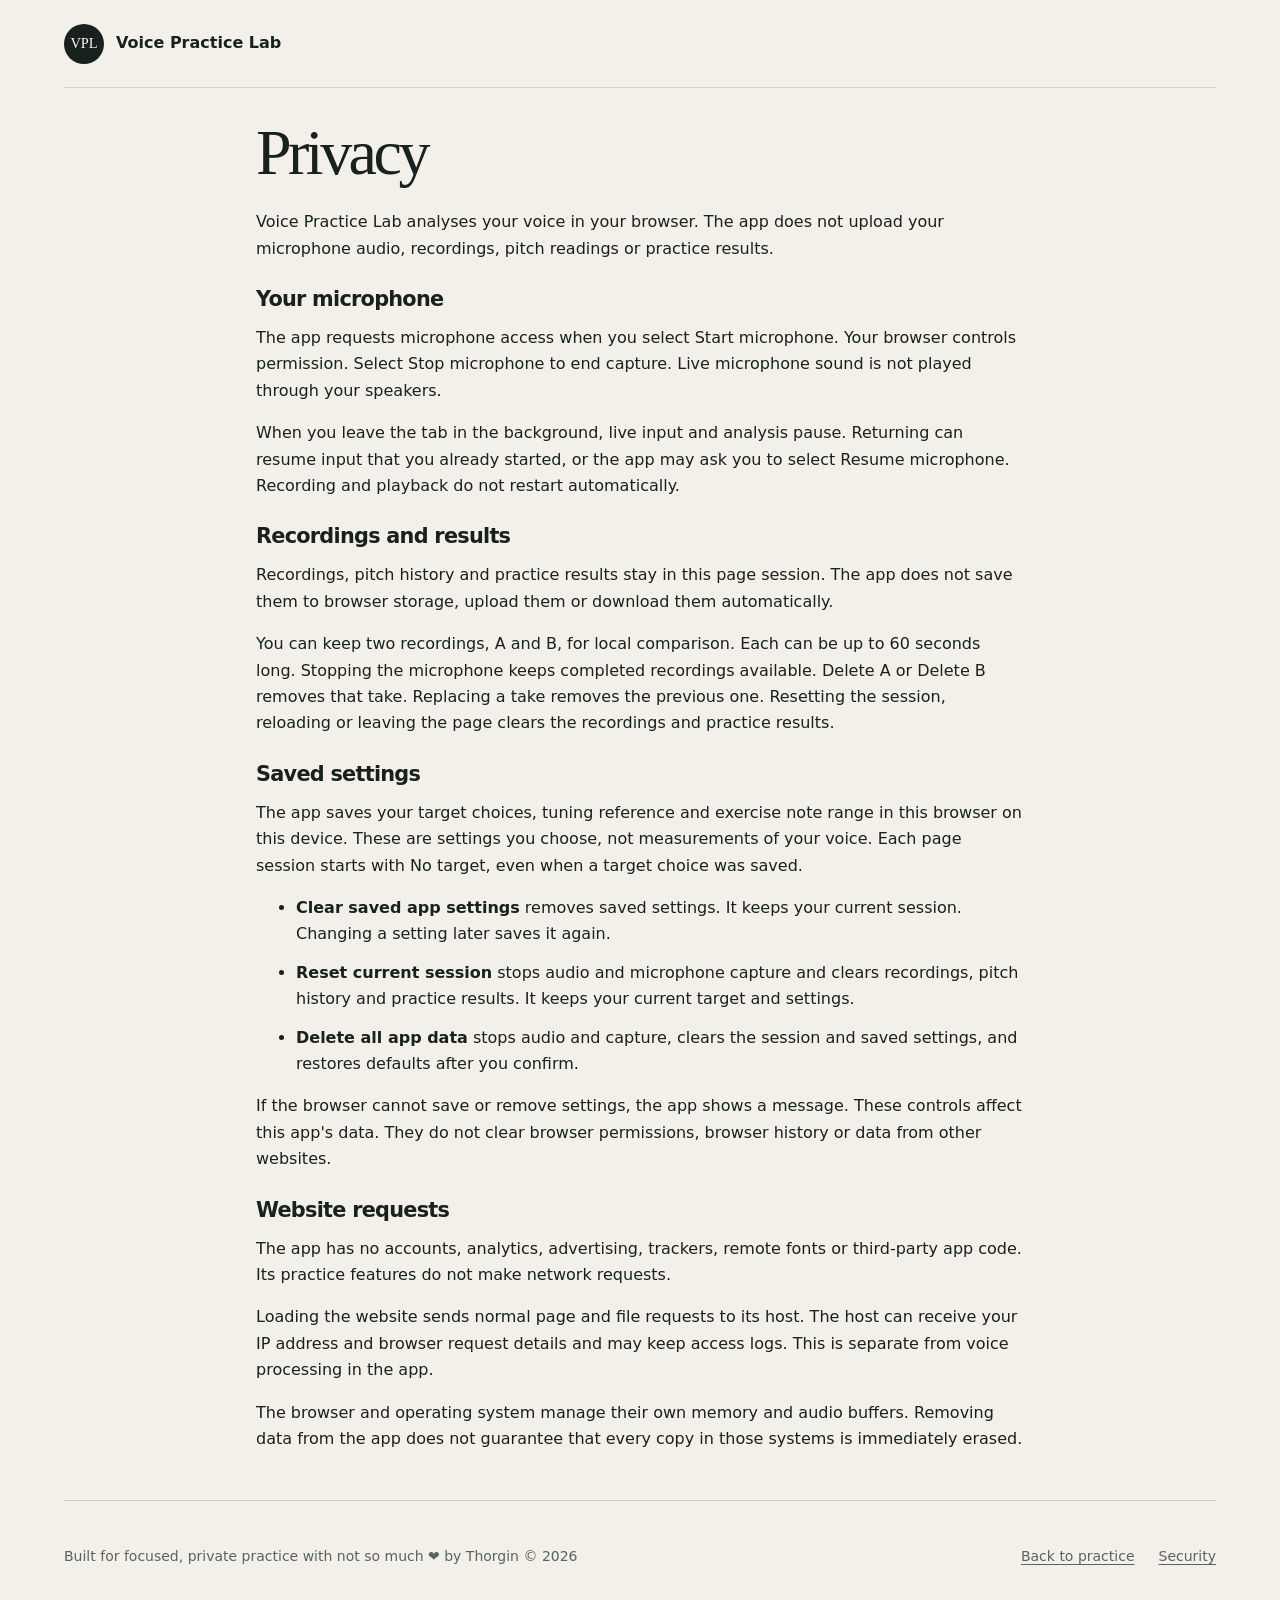
==== privacy.html @ adc6a570 "VPL initial commit" ====
<!doctype html>
<html lang="en">
<head>
  <meta charset="utf-8">
  <meta name="viewport" content="width=device-width, initial-scale=1">
  <meta http-equiv="Content-Security-Policy" content="default-src 'self'; script-src 'self'; style-src 'self'; img-src 'self' data:; media-src 'self' blob:; connect-src 'none'; object-src 'none'; base-uri 'none'; form-action 'none'; frame-ancestors 'none'">
  <title>Privacy | Voice Practice Lab</title>
  <link rel="stylesheet" href="./css/tokens.css">
  <link rel="stylesheet" href="./css/base.css">
  <link rel="stylesheet" href="./css/layout.css">
</head>
<body>
  <a class="skip-link" href="#main-content">Skip to main content</a>
  <header class="site-header">
    <a class="wordmark" href="./" aria-label="Voice Practice Lab home"><span class="wordmark__mark" aria-hidden="true">VPL</span><span>Voice Practice Lab</span></a>
  </header>
  <main class="policy-page" id="main-content" aria-labelledby="policy-title">
<h1 id="policy-title">Privacy</h1>
<p>Voice Practice Lab analyses your voice in your browser. The app does not upload your microphone audio, recordings, pitch readings or practice results.</p>
<h2>Your microphone</h2>
<p>The app requests microphone access when you select Start microphone. Your browser controls permission. Select Stop microphone to end capture. Live microphone sound is not played through your speakers.</p>
<p>When you leave the tab in the background, live input and analysis pause. Returning can resume input that you already started, or the app may ask you to select Resume microphone. Recording and playback do not restart automatically.</p>
<h2>Recordings and results</h2>
<p>Recordings, pitch history and practice results stay in this page session. The app does not save them to browser storage, upload them or download them automatically.</p>
<p>You can keep two recordings, A and B, for local comparison. Each can be up to 60 seconds long. Stopping the microphone keeps completed recordings available. Delete A or Delete B removes that take. Replacing a take removes the previous one. Resetting the session, reloading or leaving the page clears the recordings and practice results.</p>
<h2>Saved settings</h2>
<p>The app saves your target choices, tuning reference and exercise note range in this browser on this device. These are settings you choose, not measurements of your voice. Each page session starts with No target, even when a target choice was saved.</p>
<ul>
<li><strong>Clear saved app settings</strong> removes saved settings. It keeps your current session. Changing a setting later saves it again.</li>
<li><strong>Reset current session</strong> stops audio and microphone capture and clears recordings, pitch history and practice results. It keeps your current target and settings.</li>
<li><strong>Delete all app data</strong> stops audio and capture, clears the session and saved settings, and restores defaults after you confirm.</li>
</ul>
<p>If the browser cannot save or remove settings, the app shows a message. These controls affect this app's data. They do not clear browser permissions, browser history or data from other websites.</p>
<h2>Website requests</h2>
<p>The app has no accounts, analytics, advertising, trackers, remote fonts or third-party app code. Its practice features do not make network requests.</p>
<p>Loading the website sends normal page and file requests to its host. The host can receive your IP address and browser request details and may keep access logs. This is separate from voice processing in the app.</p>
<p>The browser and operating system manage their own memory and audio buffers. Removing data from the app does not guarantee that every copy in those systems is immediately erased.</p>
  </main>
  <footer class="site-footer">
    <p>Built for focused, private practice with not so much ❤️ by Thorgin © 2026</p>
    <nav aria-label="Site navigation"><a href="./">Back to practice</a><a href="./security.html">Security</a></nav>
  </footer>
</body>
</html>
---- css/tokens.css ----
:root {
  color-scheme: light;
  --color-canvas: #f2f0e9;
  --color-surface: #fbfaf6;
  --color-ink: #18211d;
  --color-muted: #59645f;
  --color-line: #ccd1ca;
  --color-control-border: #78847c;
  --color-accent: #b4492f;
  --color-accent-strong: #87321f;
  --color-low: #315f85;
  --color-positive: #176b4d;
  --color-partial: #805410;
  --font-sans: Inter, ui-sans-serif, system-ui, -apple-system, BlinkMacSystemFont,
    "Segoe UI", sans-serif;
  --font-serif: Georgia, "Times New Roman", serif;
  --space-1: 0.25rem;
  --space-2: 0.5rem;
  --space-3: 0.75rem;
  --space-4: 1rem;
  --space-5: 1.5rem;
  --space-6: 2rem;
  --space-7: 3rem;
  --space-8: 4.5rem;
  --radius-small: 0.5rem;
  --radius-large: 1.25rem;
  --content-width: 72rem;
  --shadow-soft: 0 1.5rem 4rem rgb(24 33 29 / 8%);
}

@media (prefers-color-scheme: dark) {
  :root {
    color-scheme: dark;
    --color-canvas: #121815;
    --color-surface: #1b2420;
    --color-ink: #edf1ec;
    --color-muted: #acb8b1;
    --color-line: #3b4942;
    --color-control-border: #7b8a81;
    --color-accent: #ec856b;
    --color-accent-strong: #ffad98;
    --color-low: #83b8e1;
    --color-positive: #72d4ad;
    --color-partial: #edc477;
    --shadow-soft: 0 1.5rem 4rem rgb(0 0 0 / 22%);
  }
}
---- css/base.css ----
*,
*::before,
*::after {
  box-sizing: border-box;
}

html {
  scroll-behavior: smooth;
}

body {
  min-height: 100vh;
  margin: 0;
  background: var(--color-canvas);
  color: var(--color-ink);
  font-family: var(--font-sans);
  font-size: 1rem;
  line-height: 1.65;
  text-rendering: optimizeLegibility;
  overflow-wrap: anywhere;
}

h1,
h2,
h3,
p {
  margin-block-start: 0;
}

h1,
h2 {
  font-family: var(--font-serif);
  font-weight: 400;
  line-height: 1.02;
  text-wrap: balance;
}

h1 {
  max-width: 11ch;
  margin-block-end: var(--space-5);
  font-size: clamp(3rem, 10vw, 7.5rem);
  letter-spacing: -0.055em;
}

h2 {
  margin-block-end: var(--space-4);
  font-size: clamp(2rem, 6vw, 4rem);
  letter-spacing: -0.035em;
}

h3 {
  margin-block-end: var(--space-2);
  font-size: 1.1rem;
  line-height: 1.3;
}

p {
  margin-block-end: var(--space-4);
}

a {
  color: currentColor;
  text-underline-offset: 0.2em;
}

a:hover {
  color: var(--color-accent-strong);
}

button {
  max-width: 100%;
  min-height: 2.75rem;
  padding: 0.7rem 1rem;
  border: 1px solid var(--color-ink);
  border-radius: var(--radius-small);
  background: var(--color-ink);
  color: var(--color-surface);
  font: inherit;
  font-weight: 750;
  cursor: pointer;
}

button:hover:not(:disabled) {
  background: var(--color-accent-strong);
  border-color: var(--color-accent-strong);
}

button:disabled {
  cursor: not-allowed;
  opacity: 0.55;
}

input,
select {
  min-width: 0;
  width: 100%;
  min-height: 2.75rem;
  padding: 0.65rem 0.75rem;
  border: 1px solid var(--color-control-border);
  border-radius: var(--radius-small);
  background: var(--color-surface);
  color: var(--color-ink);
  font: inherit;
}

/* Compact labels must not shrink editable text and trigger mobile focus zoom. */
input,
select {
  font-size: 1rem;
}

input:disabled,
select:disabled {
  cursor: not-allowed;
  opacity: 0.58;
}

input:invalid {
  border-color: var(--color-accent-strong);
}

.button-secondary {
  background: transparent;
  color: var(--color-ink);
}

.button-secondary:hover:not(:disabled) {
  color: var(--color-surface);
}

:focus-visible {
  outline: 0.2rem solid var(--color-accent);
  outline-offset: 0.25rem;
}

.skip-link {
  position: fixed;
  z-index: 10;
  inset: var(--space-3) auto auto var(--space-3);
  padding: var(--space-3) var(--space-4);
  border-radius: var(--radius-small);
  background: var(--color-ink);
  color: var(--color-surface);
  transform: translateY(calc(-100% - var(--space-6)));
  transition: transform 160ms ease;
}

.skip-link:focus {
  color: var(--color-surface);
  transform: translateY(0);
}

.visually-hidden {
  position: absolute;
  width: 1px;
  height: 1px;
  overflow: hidden;
  clip: rect(0 0 0 0);
  clip-path: inset(50%);
  white-space: nowrap;
}

@media (prefers-reduced-motion: reduce) {
  html {
    scroll-behavior: auto;
  }

  *,
  *::before,
  *::after {
    scroll-behavior: auto !important;
    transition-duration: 0.01ms !important;
    animation-duration: 0.01ms !important;
    animation-iteration-count: 1 !important;
  }
}
---- css/layout.css ----
.site-header,
main,
.site-footer {
  width: min(100% - 2rem, var(--content-width));
  margin-inline: auto;
}

.site-header {
  display: flex;
  align-items: center;
  justify-content: space-between;
  gap: var(--space-4);
  min-height: 5.5rem;
  border-bottom: 1px solid var(--color-line);
}

.policy-page {
  max-width: 48rem;
  padding-block: var(--space-6);
}

.policy-page h1 {
  max-width: none;
  font-size: clamp(2.5rem, 8vw, 4rem);
}

.policy-page h2 {
  margin-block: var(--space-5) var(--space-3);
  font-family: var(--font-sans);
  font-size: 1.3rem;
  font-weight: 700;
  line-height: 1.3;
}

.policy-page li + li {
  margin-block-start: var(--space-3);
}

.wordmark {
  display: inline-flex;
  align-items: center;
  gap: var(--space-3);
  min-height: 2.75rem;
  font-weight: 700;
  text-decoration: none;
}

.wordmark__mark {
  display: grid;
  width: 2.5rem;
  flex-shrink: 0;
  aspect-ratio: 1;
  place-items: center;
  border-radius: 50%;
  background: var(--color-ink);
  color: var(--color-surface);
  font-family: var(--font-serif);
  font-size: 0.9rem;
  font-weight: 400;
}

.hero {
  display: grid;
  grid-template-columns: minmax(0, 1fr);
  padding-block: var(--space-6) 0;
  align-content: start;
}

.eyebrow {
  margin-block-end: var(--space-4);
  color: var(--color-accent-strong);
  font-size: 0.75rem;
  font-weight: 750;
  letter-spacing: 0.16em;
  text-transform: uppercase;
}

.hero__intro {
  max-width: 39rem;
  margin-block-end: var(--space-5);
  color: var(--color-muted);
  font-size: clamp(1.1rem, 3vw, 1.35rem);
}

.hero h1 {
  max-width: none;
  margin-block-end: var(--space-4);
  font-size: clamp(3rem, 8vw, 6rem);
}

.tuner-card {
  width: 100%;
  padding: var(--space-5);
  border: 1px solid var(--color-line);
  border-radius: var(--radius-large);
  background: var(--color-surface);
  box-shadow: var(--shadow-soft);
}

.tuner-card__header {
  display: flex;
  align-items: end;
  justify-content: space-between;
  gap: var(--space-5);
  margin-block-end: var(--space-5);
}

.tuner-card__header .eyebrow,
.tuner-card__header h2,
.tuner-card__state {
  margin: 0;
}

.tuner-card__header h2 {
  font-family: var(--font-sans);
  font-size: 1.15rem;
  font-weight: 750;
  letter-spacing: 0;
}

.tuner-card__state {
  min-block-size: calc(2lh + 1px);
  max-width: 30rem;
  color: var(--color-muted);
  font-size: 0.875rem;
  font-weight: 650;
  text-align: end;
}

.tuner-card__reading {
  display: grid;
  grid-template-columns: minmax(9rem, 0.7fr) minmax(16rem, 1.3fr);
  gap: var(--space-6);
  align-items: end;
  padding-block: var(--space-4) var(--space-6);
  border-top: 1px solid var(--color-line);
}

.tuner-card__label {
  display: block;
  color: var(--color-muted);
  font-size: 0.75rem;
  font-weight: 750;
  letter-spacing: 0.12em;
  text-transform: uppercase;
}

.tuner-card__note {
  display: block;
  min-height: 1em;
  font-family: var(--font-serif);
  font-size: clamp(4.5rem, 13vw, 8.5rem);
  line-height: 0.95;
  letter-spacing: -0.06em;
}

.tuner-card__direction p {
  margin: 0;
}

.tuner-card__direction > p:first-child {
  min-block-size: calc(2lh + 1px);
  margin-block-end: var(--space-2);
  font-size: clamp(1.25rem, 3vw, 1.8rem);
  font-weight: 750;
  line-height: 1.25;
}

.tuner-card__direction > p:last-child {
  min-block-size: calc(2lh + 1px);
  color: var(--color-muted);
  font-size: 0.9rem;
}

.tuner-card[data-tuning="too-low"] .tuner-card__direction > p:first-child,
.tuner-card[data-tuning="slightly-low"] .tuner-card__direction > p:first-child,
.tuner-card[data-tuning="too-low"] .tuner-meter,
.tuner-card[data-tuning="slightly-low"] .tuner-meter {
  color: var(--color-low);
}

.tuner-card[data-tuning="on-note"] .tuner-card__direction > p:first-child,
.tuner-card[data-tuning="on-note"] .tuner-meter {
  color: var(--color-positive);
}

.tuner-card[data-tuning="too-high"] .tuner-card__direction > p:first-child,
.tuner-card[data-tuning="slightly-high"] .tuner-card__direction > p:first-child,
.tuner-card[data-tuning="too-high"] .tuner-meter,
.tuner-card[data-tuning="slightly-high"] .tuner-meter {
  color: var(--color-accent-strong);
}

.tuner-meter {
  color: var(--color-muted);
}

.tuner-meter__track {
  position: relative;
  height: 1rem;
  border: 1px solid var(--color-line);
  border-radius: 999px;
  background:
    linear-gradient(
      to right,
      color-mix(in srgb, var(--color-low) 14%, transparent),
      color-mix(in srgb, var(--color-positive) 18%, transparent) 45% 55%,
      color-mix(in srgb, var(--color-accent) 14%, transparent)
    ),
    var(--color-canvas);
}

.tuner-meter__center {
  position: absolute;
  inset: -0.35rem auto -0.35rem 50%;
  width: 2px;
  background: var(--color-positive);
  transform: translateX(-50%);
}

.tuner-meter__marker {
  --meter-position: 50%;
  position: absolute;
  inset: -0.55rem auto -0.55rem var(--meter-position);
  width: 0.25rem;
  border-radius: 999px;
  background: currentColor;
  box-shadow: 0 0 0 0.2rem var(--color-surface);
  transform: translateX(-50%);
  transition: left 120ms ease-out;
}

.tuner-card[data-out-of-range="low"] .tuner-meter__marker,
.tuner-card[data-out-of-range="high"] .tuner-meter__marker {
  box-shadow:
    0 0 0 0.2rem var(--color-surface),
    0 0 0 0.35rem currentColor;
}

.tuner-meter__labels {
  display: grid;
  grid-template-columns: repeat(3, 1fr);
  gap: var(--space-2);
  margin-block-start: var(--space-3);
  color: var(--color-muted);
  font-size: 0.75rem;
  font-weight: 700;
}

.tuner-meter__labels span:nth-child(2) {
  text-align: center;
}

.tuner-meter__labels span:last-child {
  text-align: end;
}

.tuner-meter__labels small {
  display: block;
  font-size: 0.7rem;
  font-weight: 500;
}

.tuner-stats {
  display: grid;
  grid-template-columns: repeat(6, minmax(0, 1fr));
  gap: 1px;
  overflow: hidden;
  margin: var(--space-6) 0 0;
  border: 1px solid var(--color-line);
  border-radius: var(--radius-small);
  background: var(--color-line);
}

.tuner-stats > div {
  min-width: 0;
  padding: var(--space-3);
  background: var(--color-surface);
}

.tuner-stats dt {
  color: var(--color-muted);
  font-size: 0.7rem;
  font-weight: 700;
  letter-spacing: 0.05em;
  text-transform: uppercase;
}

.tuner-stats dd {
  min-block-size: calc(2lh + 1px);
  margin: var(--space-1) 0 0;
  font-size: 0.95rem;
  font-weight: 750;
  overflow-wrap: anywhere;
}

.tuner-target {
  display: flex;
  align-items: baseline;
  gap: var(--space-3);
  margin-block-start: var(--space-4);
  padding: var(--space-3) var(--space-4);
  border-radius: var(--radius-small);
  background: color-mix(in srgb, var(--color-accent) 10%, transparent);
  font-size: 0.875rem;
}

.tuner-target[hidden] {
  display: none;
}

.tuner-target > span:first-child {
  color: var(--color-muted);
}

.microphone-card {
  display: grid;
  grid-template-columns: 0.75rem minmax(0, 1fr);
  gap: var(--space-5);
  width: min(100%, 42rem);
  padding: var(--space-5);
  border: 1px solid var(--color-line);
  border-radius: var(--radius-large);
  background: var(--color-surface);
  box-shadow: var(--shadow-soft);
}

.tuner-card .microphone-card {
  width: 100%;
  margin-block-end: var(--space-5);
  padding: var(--space-4);
  border-radius: var(--radius-small);
  background: color-mix(in srgb, var(--color-canvas) 68%, transparent);
  box-shadow: none;
}

.tuner-card .microphone-card .microphone-card__content {
  display: grid;
  grid-template-columns: minmax(0, 1fr) auto;
  column-gap: var(--space-5);
}

.tuner-card .microphone-card .eyebrow,
.tuner-card .microphone-card h2,
.tuner-card .microphone-card [data-microphone-status] {
  grid-column: 1;
}

.tuner-card .microphone-card .microphone-card__actions {
  grid-column: 2;
  grid-row: 1 / 4;
  align-self: center;
  margin: 0;
}

.tuner-card .microphone-card .microphone-card__privacy {
  grid-column: 1 / -1;
}

.microphone-card__indicator {
  width: 0.75rem;
  height: 0.75rem;
  margin-block-start: 0.4rem;
  border-radius: 50%;
  background: var(--color-muted);
}

.microphone-card[data-status="active"] .microphone-card__indicator {
  background: var(--color-positive);
  box-shadow: 0 0 0 0.3rem color-mix(in srgb, var(--color-positive) 18%, transparent);
}

.microphone-card[data-status="requesting"] .microphone-card__indicator,
.microphone-card[data-status="stopping"] .microphone-card__indicator {
  background: var(--color-accent);
}

.microphone-card[data-status="error"] .microphone-card__indicator,
.microphone-card[data-status="unsupported"] .microphone-card__indicator {
  background: var(--color-accent-strong);
}

.microphone-card__content > .eyebrow {
  margin-block-end: var(--space-2);
}

.microphone-card h2 {
  margin-block-end: var(--space-2);
  font-family: var(--font-sans);
  font-size: 1.15rem;
  font-weight: 750;
  letter-spacing: 0;
}

.microphone-card [data-microphone-status] {
  margin-block-end: var(--space-4);
  font-weight: 650;
}

.microphone-card__actions {
  display: flex;
  flex-wrap: wrap;
  gap: var(--space-3);
  margin-block-end: var(--space-4);
}

.microphone-card__privacy {
  max-width: 52ch;
  margin: 0;
  color: var(--color-muted);
  font-size: 0.875rem;
}

.pitch-history-card,
.waveform-card,
.spectrum-card,
.target-card,
.target-wave-card {
  width: 100%;
  margin-block-start: var(--space-5);
  padding: var(--space-5);
  border: 1px solid var(--color-line);
  border-radius: var(--radius-large);
  background: var(--color-surface);
  box-shadow: var(--shadow-soft);
}

.target-card__header,
.target-wave-card__header {
  display: flex;
  align-items: end;
  justify-content: space-between;
  gap: var(--space-5);
  margin-block-end: var(--space-4);
}

.target-card__header .eyebrow,
.target-card__header h2,
.target-wave-card__header .eyebrow,
.target-wave-card__header h2,
.target-wave-card__header > p {
  margin: 0;
}

.target-card__header h2,
.target-wave-card__header h2 {
  font-family: var(--font-sans);
  font-size: 1.15rem;
  font-weight: 750;
  letter-spacing: 0;
}

.target-wave-card__header > p {
  max-width: 35rem;
  color: var(--color-muted);
  font-size: 0.875rem;
}

.help-button {
  flex: 0 0 auto;
  width: 2.75rem;
  padding: 0;
  border-radius: 50%;
  font-size: 1.1rem;
}

.target-controls {
  display: grid;
  grid-template-columns: repeat(3, minmax(0, 1fr));
  gap: var(--space-4);
}

.target-controls label {
  min-width: 0;
  color: var(--color-muted);
  font-size: 0.8rem;
  font-weight: 700;
}

.target-controls label > span:first-child {
  display: block;
  margin-block-end: var(--space-1);
}

.input-with-unit {
  display: grid;
  grid-template-columns: minmax(0, 1fr) auto;
  align-items: center;
  gap: var(--space-2);
}

.target-card__summary {
  margin: var(--space-4) 0 0;
  padding: var(--space-3) var(--space-4);
  border-radius: var(--radius-small);
  background: color-mix(in srgb, var(--color-accent) 10%, transparent);
  font-size: 0.875rem;
  font-weight: 650;
}

.target-card__error {
  min-height: 1.5em;
  margin: var(--space-2) 0 0;
  color: var(--color-accent-strong);
  font-size: 0.8rem;
  font-weight: 700;
}

.frequency-help {
  margin-block-start: var(--space-3);
  padding: var(--space-4);
  border: 1px solid var(--color-line);
  border-radius: var(--radius-small);
  background: color-mix(in srgb, var(--color-canvas) 68%, transparent);
}

.card-title-row {
  display: flex;
  align-items: center;
  justify-content: space-between;
  flex-wrap: wrap;
  gap: var(--space-3);
}

.card-title-row h2 { margin: 0; }
.match-card > .card-title-row { margin-block-end: var(--space-4); }

.panel-heading {
  display: flex;
  align-items: center;
  justify-content: space-between;
  gap: var(--space-4);
  margin-block-end: var(--space-4);
}
.panel-heading { flex-wrap: wrap; }
.panel-heading__title { min-width: 0; flex: 1 1 8rem; }
.panel-heading__actions { display: flex; flex: 0 0 auto; gap: var(--space-1); }
.panel-help-toggle { border-color: transparent; }
.panel-help {
  margin: 0 0 var(--space-4);
  padding: var(--space-4);
  border: 1px solid var(--color-line);
  border-radius: var(--radius-small);
  background: var(--color-canvas);
  font-size: 0.875rem;
  overflow-wrap: anywhere;
}
.panel-help[hidden] { display: none; }
.panel-help > :first-child { margin-block-start: 0; }
.panel-help > :last-child { margin-block-end: 0; }
.panel-help h3 { margin-block: var(--space-4) var(--space-2); }
.panel-help p { max-width: 80ch; }
.panel-body > :first-child { margin-block-start: 0; }
.tuner-card__header { display: contents; }
.tuner-card__reading { padding-block-start: 0; border-block-start: 0; }
.tuner-card .microphone-card { width: 100%; margin-block-start: var(--space-4); }
.pitch-history-card__actions { margin-block-start: var(--space-4); }
[data-match-availability]:empty,
[data-settings-status]:empty { display: none; }
.panel-heading .eyebrow, .panel-heading h2 { margin: 0; }
.panel-heading h2 {
  font-family: var(--font-sans);
  font-size: 1.2rem;
  font-weight: 750;
  letter-spacing: 0;
}
.panel-toggle {
  display: grid;
  place-items: center;
  flex: 0 0 2.75rem;
  width: 2.75rem;
  padding: 0;
  border-color: transparent;
}
.panel-chevron {
  width: 0.6rem;
  height: 0.6rem;
  border-block-end: 2px solid currentColor;
  border-inline-end: 2px solid currentColor;
  transform: translateY(0.15rem) rotate(225deg);
}
.panel-toggle[aria-expanded="false"] .panel-chevron { transform: translateY(-0.15rem) rotate(45deg); }
[data-collapsed="true"] > .panel-heading { margin-block-end: 0; }
.panel-body { display: flow-root; }
.panel-body[hidden] { display: none; }
.panel-reference {
  display: flex;
  justify-content: center;
  margin-block-start: var(--space-4);
}

.tone-shortcut {
  flex-shrink: 0;
  width: min(100%, 28rem);
  padding: 0.65rem 1.5rem;
  font-size: 0.95rem;
  min-height: 2.75rem;
  touch-action: none;
  user-select: none;
  -webkit-user-select: none;
}

.tone-shortcut[data-tone-active="true"] {
  color: var(--color-positive);
  border-color: currentColor;
  background: color-mix(in srgb, var(--color-positive) 12%, var(--color-surface));
}

.match-card .practice-target {
  font-size: clamp(1.2rem, 2.5vw, 1.55rem);
  font-weight: 750;
  color: var(--color-ink);
  padding: var(--space-3) var(--space-4);
  border-inline-start: 3px solid var(--color-accent);
  background: color-mix(in srgb, var(--color-accent) 7%, var(--color-surface));
  border-radius: var(--radius-small);
}

.tone-controls {
  display: flex;
  flex-direction: column;
  align-items: stretch;
  margin-block-start: var(--space-3);
  padding-block-start: var(--space-4);
  border-block-start: 1px solid var(--color-line);
}

[data-tone-hold] {
  align-self: center;
  order: 1;
  margin-block-start: var(--space-3);
  max-width: 100%;
  touch-action: none;
  user-select: none;
  -webkit-user-select: none;
  -webkit-touch-callout: none;
}

.tone-controls[data-state="playing"] [data-tone-hold] {
  background: var(--color-positive);
  border-color: var(--color-positive);
  box-shadow: 0 0 0 0.2rem color-mix(in srgb, var(--color-positive) 20%, transparent);
}

.tone-controls p {
  margin: var(--space-2) 0 0;
  color: var(--color-muted);
  font-size: 0.875rem;
}

.match-card,
.recording-card,
.settings-card {
  width: 100%;
  margin-block: var(--space-5) 0;
  padding: var(--space-5);
  border: 1px solid var(--color-line);
  border-radius: var(--radius-large);
  background: var(--color-surface);
}

.match-card h2,
.recording-card h2,
.settings-card h2 {
  font-family: var(--font-sans);
  font-size: 1.3rem;
  font-weight: 750;
  letter-spacing: 0;
}

.match-card p,
.recording-card p,
.settings-card p {
  font-size: 0.875rem;
}

.settings-actions {
  display: flex;
  flex-wrap: wrap;
  gap: var(--space-4);
}

.scale-sequence { display: flex; flex-wrap: wrap; gap: var(--space-2); padding: 0; margin-block: var(--space-4); list-style: none; }
.scale-sequence li { padding: var(--space-2) var(--space-3); border: 1px solid var(--color-line); border-radius: var(--radius-small); font-size: 0.875rem; }
.scale-sequence .is-current { border-color: var(--color-accent-strong); font-weight: 750; }
.scale-sequence .is-matched { color: var(--color-positive); }
.scale-sequence .is-skipped { color: var(--color-muted); }
.practice-result, .session-result {
  --result-tone: var(--color-muted);
  border: 1px solid var(--color-line); border-radius: var(--radius-small);
  margin-block: var(--space-4); padding: var(--space-4); min-width: 0;
}
[data-outcome="complete"] { --result-tone: var(--color-positive); }
[data-outcome="active"] { --result-tone: var(--color-low); }
[data-outcome="partial"] { --result-tone: var(--color-partial); }
[data-outcome="neutral"] { --result-tone: var(--color-muted); }
.practice-result { border-inline-start: 3px solid var(--result-tone); }
.practice-result__header { display: flex; justify-content: space-between; align-items: flex-start; gap: var(--space-3); }
.practice-result__header h3 { margin: 0; font-size: 1rem; }
.practice-result__target { margin: var(--space-1) 0 0; color: var(--color-muted); font-size: 0.875rem; }
.result-outcome { color: var(--result-tone); font-size: 0.8rem; font-weight: 750; border: 1px solid currentColor; border-radius: 2rem; padding: var(--space-1) var(--space-3); white-space: nowrap; }
.practice-result__body { display: grid; grid-template-columns: minmax(0, 1fr) minmax(0, 2fr); gap: var(--space-5); align-items: center; margin-block: var(--space-4); }
.practice-result__total > span { display: block; font-size: 0.875rem; color: var(--color-muted); }
.practice-result__total > strong { display: block; font-size: clamp(1.8rem, 4vw, 2.75rem); line-height: 1.4; font-variant-numeric: tabular-nums; white-space: nowrap; }
.practice-result__total p { margin: var(--space-2) 0 0; font-size: 0.8rem; line-height: 1.5; min-block-size: 4lh; color: var(--color-muted); }
.score-parts { margin: 0; display: grid; grid-template-columns: repeat(2, minmax(0, 1fr)); gap: var(--space-3) var(--space-5); }
.score-parts > div { min-width: 0; }
.score-parts dt { font-size: 0.875rem; font-weight: 700; }
.score-parts small { display: block; font-weight: 400; color: var(--color-muted); font-size: 0.75rem; min-block-size: 1lh; }
.score-parts dd { margin: 0; min-block-size: 2.5rem; font-size: 0.875rem; font-weight: 700; font-variant-numeric: tabular-nums; }
.score-parts meter { display: block; width: 100%; height: 0.5rem; margin-block-start: var(--space-1); appearance: none; border: 0; border-radius: 1rem; background: var(--color-line); }
.score-parts meter::-webkit-meter-bar { background: var(--color-line); border: 0; border-radius: 1rem; }
.score-parts meter::-webkit-meter-optimum-value { background: var(--result-tone); border-radius: 1rem; }
.score-parts meter::-moz-meter-bar { background: var(--result-tone); border-radius: 1rem; }
.score-parts meter[hidden] { visibility: hidden; display: block; }
.practice-result__hold { margin: 0; padding-block: var(--space-3); font-size: 0.875rem; min-block-size: calc(2lh + 1.5rem); font-variant-numeric: tabular-nums; }
.result-measurements { border-block-start: 1px solid var(--color-line); }
.result-measurements > summary, .note-result > summary { cursor: pointer; min-height: 44px; padding-block: var(--space-3); font-size: 0.875rem; font-weight: 700; }
.result-measurements > summary > span { color: var(--color-muted); font-weight: 400; margin-inline-start: var(--space-2); font-size: 0.75rem; }
.result-measurements .match-metrics { grid-template-columns: repeat(auto-fit, minmax(min(100%, 10rem), 1fr)); font-size: 0.875rem; }
.result-measurements dt small { display: block; font-weight: 400; }
.result-caption { color: var(--color-muted); font-size: 0.8rem; }
.session-result h3 { font-size: 1rem; }
.session-result__overview { display: flex; flex-wrap: wrap; justify-content: space-between; gap: var(--space-2) var(--space-4); font-size: 0.875rem; font-variant-numeric: tabular-nums; }
.session-result__overview p:first-child { font-weight: 750; }
.session-result__overview p { margin-block-end: var(--space-3); }
.interval-result-grid { display: grid; grid-template-columns: repeat(2, minmax(0, 1fr)); gap: var(--space-3); }
.note-result { border: 1px solid var(--color-line); border-inline-start: 3px solid var(--result-tone); border-radius: var(--radius-small); padding-inline: var(--space-3); min-width: 0; }
.note-result summary { color: var(--result-tone); }
.note-result summary small { display: block; color: var(--color-muted); font-weight: 400; }
.note-result summary > span { display: inline; }
.interval-result-grid summary > span { display: inline-block; vertical-align: middle; max-width: calc(100% - 1.25rem); }
.note-result .note-result__score { float: right; margin-inline-start: var(--space-2); white-space: nowrap; font-variant-numeric: tabular-nums; }
.note-result p { font-size: 0.8rem; margin-block: var(--space-2) var(--space-3); }
.note-result-list { list-style: none; margin: var(--space-3) 0; padding: 0; display: grid; gap: var(--space-2); }
@media (max-width: 40rem) {
  .practice-result__header { display: grid; grid-template-columns: minmax(0, 1fr); }
  .result-outcome { justify-self: start; }
  .practice-result__body { grid-template-columns: minmax(0, 1fr); gap: var(--space-3); }
  .practice-result__total p { min-block-size: 3lh; }
  .score-parts small { min-block-size: 2lh; }
  .interval-result-grid { grid-template-columns: minmax(0, 1fr); }
  .result-measurements > summary > span { display: block; margin-inline-start: 0; }
}

.match-actions { display: flex; flex-wrap: wrap; gap: var(--space-3); margin-block: var(--space-4); }
.practice-mode { display: grid; gap: var(--space-2); max-width: 24rem; margin-block: var(--space-4); font-weight: 700; }
.practice-mode select { width: 100%; min-width: 0; }
.match-metrics { display: grid; grid-template-columns: repeat(auto-fit, minmax(min(100%, 12rem), 1fr)); gap: var(--space-3); }
.match-metrics dt { color: var(--color-muted); font-size: 0.875rem; }
.match-metrics dd { margin: 0; font-weight: 700; font-variant-numeric: tabular-nums; }
.match-card progress { width: 100%; accent-color: var(--color-positive); margin-block-end: var(--space-4); }
.match-explanation summary { cursor: pointer; padding-block: var(--space-3); min-block-size: 44px; font-weight: 650; }
.match-explanation p { margin-block-start: var(--space-3); }
.practice-help-list { padding-inline-start: var(--space-5); }
.practice-help-list li + li { margin-block-start: var(--space-2); }
[data-match-status] { font-weight: 650; min-block-size: calc(2lh + 1px); }
[data-match-availability] { min-block-size: calc(2lh + 1px); }
@media (max-width: 30rem) {
  [data-match-status] { min-block-size: calc(4lh + 1px); }
}
[data-match-result][hidden] { display: none; }

.range-controls {
  margin-block: var(--space-5);
  padding-block-end: var(--space-4);
  border-bottom: 1px solid var(--color-line);
}

.range-fields {
  display: grid;
  grid-template-columns: repeat(auto-fit, minmax(min(100%, 12rem), 1fr));
  gap: var(--space-3);
}

.range-fields label {
  display: grid;
  gap: var(--space-2);
  min-width: 0;
  font-size: 0.875rem;
  font-weight: 700;
}

.range-fields select {
  width: 100%;
  min-width: 0;
}

[data-range-summary] { font-weight: 650; }
[data-range-error] { color: var(--color-accent-strong); }

.recording-workspace { display: grid; gap: var(--space-5); align-items: start; }
.recording-comparison, .recording-capture { min-width: 0; }
.recording-capture > :first-child { margin-block-start: 0; }
.recording-capture > :last-child { margin-block-end: 0; }
.recording-workspace button { font-size: 0.875rem; padding-inline: var(--space-3); }
.recording-alignment { display: flex; flex-wrap: wrap; align-items: center; gap: var(--space-3); }
.recording-alignment label { display: grid; gap: var(--space-1); flex: 0 1 8rem; min-width: 0; max-width: 100%; font-size: 0.8rem; font-weight: 700; }
.recording-alignment input { width: 100%; min-width: 0; }
.recording-alignment p { margin: 0; font-size: 0.8rem; }
.recording-takes { display: grid; grid-template-columns: repeat(2, minmax(0, 1fr)); gap: var(--space-3); margin-block: var(--space-3) 0; }
.recording-takes section { border: 1px solid var(--color-line); border-radius: 8px; padding: var(--space-3); min-width: 0; }
.recording-takes h3 { margin: 0; }
.recording-takes button { margin-block-end: var(--space-2); }
.recording-takes label, .recording-timeline { display: block; margin-block: var(--space-3); }
.recording-takes input, .recording-timeline input { display: block; width: 100%; }
.recording-graph { display: block; width: 100%; height: clamp(240px, 35vh, 320px); background: var(--color-canvas); border: 1px solid var(--color-line); border-radius: 8px; }
@media (min-width: 60rem) {
  .recording-workspace { grid-template-columns: minmax(0, 1.5fr) minmax(0, 1fr); }
}
@media (max-width: 520px) { .recording-takes { grid-template-columns: 1fr; } }

.recording-options,
.recording-actions {
  display: flex;
  flex-wrap: wrap;
  align-items: center;
  gap: var(--space-3);
  margin-block: var(--space-4);
}
.recording-transport { gap: var(--space-2); margin-block: var(--space-3) 0; }
.recording-options p { margin-block-end: 0; }

.recording-options label {
  display: grid;
  gap: var(--space-1);
  color: var(--color-muted);
  font-size: 0.875rem;
  font-weight: 700;
}

.recording-options p {
  margin-inline-start: auto;
}

[data-record-time] {
  display: block;
  color: var(--color-ink);
  font-size: 1.5rem;
  font-weight: 750;
  font-variant-numeric: tabular-nums;
}

[data-record-status] {
  font-weight: 650;
}

.recording-card[data-status="recording"] [data-record-status] {
  color: var(--color-accent-strong);
}

.recording-help {
  color: var(--color-muted);
}

.settings-actions p {
  margin: var(--space-2) 0 0;
  color: var(--color-muted);
}

.settings-confirm-actions {
  display: flex;
  flex-wrap: wrap;
  gap: var(--space-3);
}

.delete-confirmation {
  margin-block-start: var(--space-4);
  padding: var(--space-4);
  border: 1px solid var(--color-accent-strong);
  border-radius: var(--radius-small);
}

.delete-confirmation[hidden] {
  display: none;
}

[data-settings-status] {
  margin-block: var(--space-4);
  font-weight: 650;
}

.tone-controls [data-tone-status],
.tone-controls [data-tone-headphones] {
  color: var(--color-ink);
  font-weight: 650;
}

.tone-controls [data-tone-status] { min-block-size: calc(1lh + 1px); }
.tone-headphones-slot {
  box-sizing: content-box;
  min-block-size: calc(1lh + 1px);
  padding-block-start: var(--space-2);
  font-size: 0.875rem;
}
.tone-headphones-slot [data-tone-headphones] { margin: 0; }

@media (max-width: 48rem) {
  .tone-controls [data-tone-status] { min-block-size: calc(3lh + 1px); }
  .tone-headphones-slot { min-block-size: calc(2lh + 1px); }
}

.frequency-help h3 {
  margin-block-end: var(--space-2);
}

.frequency-help p {
  margin: 0;
  color: var(--color-muted);
  font-size: 0.875rem;
}

.frequency-help p + p {
  margin-block-start: var(--space-2);
}

.target-wave-card__canvas-frame {
  position: relative;
  overflow: hidden;
  border: 1px solid var(--color-line);
  border-radius: var(--radius-small);
  background: color-mix(in srgb, var(--color-canvas) 60%, transparent);
}

[data-target-wave] {
  display: block;
  width: 100%;
  height: clamp(8rem, 24vw, 11rem);
  color: var(--color-accent-strong);
}

.target-wave-card__empty {
  position: absolute;
  inset: 0;
  display: grid;
  margin: 0;
  padding: var(--space-4);
  place-items: center;
  background: color-mix(in srgb, var(--color-surface) 88%, transparent);
  color: var(--color-muted);
  text-align: center;
  pointer-events: none;
}

.target-wave-card__empty[hidden] {
  display: none;
}

.target-wave-card__scale {
  margin: var(--space-2) 0 0;
  color: var(--color-muted);
  font-size: 0.7rem;
  font-weight: 650;
  text-align: end;
}

.target-wave-card__legend {
  display: flex;
  flex-wrap: wrap;
  gap: var(--space-3) var(--space-6);
  margin-block-start: var(--space-3);
}
.target-wave-card__legend p { margin: 0; font-size: 0.8rem; }
.target-wave-card__legend p > span:last-child { display: block; color: var(--color-muted); margin-block-start: var(--space-1); }
.target-wave-card__key { display: inline-block; width: 1.7rem; margin-inline-end: var(--space-2); vertical-align: middle; }
.target-wave-card__key--target { border-block-start: 3px solid var(--color-accent-strong); }
.target-wave-card__key--detected { border-block-start: 2px dashed var(--color-positive); }
.target-wave-card__comparison-status { font-size: 0.85rem; margin: var(--space-3) 0 0; }
.target-wave-card__rules { color: var(--color-muted); font-size: 0.75rem; margin: var(--space-2) 0 0; }
.target-wave-card[data-pitch-feedback="high"] .target-wave-card__canvas-frame {
  background: color-mix(in srgb, var(--color-accent-strong) 12%, var(--color-canvas));
}
.target-wave-card[data-pitch-feedback="low"] .target-wave-card__canvas-frame {
  background: color-mix(in srgb, var(--color-low) 12%, var(--color-canvas));
}
.target-wave-card[data-pitch-feedback="near"] .target-wave-card__canvas-frame {
  background: color-mix(in srgb, var(--color-positive) 8%, var(--color-canvas));
}
.target-wave-card[data-pitch-feedback="steady"] .target-wave-card__canvas-frame {
  background: color-mix(in srgb, var(--color-positive) 20%, var(--color-canvas));
  border-color: var(--color-positive);
}
.target-wave-card[data-pitch-feedback="high"] .target-wave-card__comparison-status { color: var(--color-accent-strong); }
.target-wave-card[data-pitch-feedback="low"] .target-wave-card__comparison-status { color: var(--color-low); }
.target-wave-card:is([data-pitch-feedback="near"], [data-pitch-feedback="steady"]) .target-wave-card__comparison-status { color: var(--color-positive); font-weight: 700; }
.target-wave-card__explanation { color: var(--color-muted); font-size: 0.75rem; margin: var(--space-2) 0 0; }

.pitch-history-card__views,
.pitch-history-card__time-axis {
  display: grid;
  grid-template-columns: minmax(0, 1fr) clamp(4.5rem, 10vw, 6rem);
}

.pitch-history-card__views {
  overflow: hidden;
  border: 1px solid var(--color-line);
  border-radius: var(--radius-small);
  background: color-mix(in srgb, var(--color-canvas) 60%, transparent);
}

.pitch-history-card__views .pitch-history-card__canvas-frame {
  border: 0;
  border-radius: 0;
  background: transparent;
}

.pitch-history-card__history { min-width: 0; }

.live-pitch-scale {
  --live-color: var(--color-muted);
  min-width: 0;
}

.live-pitch-scale p { margin: 0; }
.live-pitch-scale__feedback {
  display: flex;
  flex-wrap: wrap;
  align-items: baseline;
  gap: var(--space-2) var(--space-4);
  margin-block-start: var(--space-3);
}
.live-pitch-scale__axis-label {
  margin-block-start: var(--space-2);
  color: var(--color-muted);
  font-size: 0.7rem;
  font-weight: 700;
  text-align: center;
}
.live-pitch-scale__target, .live-pitch-scale__rules, .live-pitch-scale__help {
  font-size: 0.75rem;
  color: var(--color-muted);
}
.live-pitch-scale__help { margin: var(--space-4) 0 0; }
.live-pitch-scale__ladder {
  position: relative;
  display: grid;
  grid-template-rows: repeat(7, 1fr);
  min-height: 0;
  border-inline-start: 1px solid var(--color-line);
  overflow: hidden;
}
[data-live-note] {
  position: relative;
  z-index: 1;
  display: flex;
  align-items: center;
  padding-inline: var(--space-1);
  font-size: 0.8rem;
  background: linear-gradient(transparent calc(50% - 0.5px), var(--color-line) 50%, transparent calc(50% + 0.5px));
}
[data-live-note]:nth-child(4) { font-weight: 800; }
.live-pitch-scale__zone {
  position: absolute;
  inset-inline: 0;
  pointer-events: none;
}
.live-pitch-scale__zone--sharp {
  top: 0;
  background: color-mix(in srgb, var(--color-accent-strong) 10%, transparent);
}
.live-pitch-scale__zone--flat {
  bottom: 0;
  background: color-mix(in srgb, var(--color-low) 10%, transparent);
}
.live-pitch-scale[data-feedback="high"] .live-pitch-scale__zone--sharp {
  background: color-mix(in srgb, var(--color-accent-strong) 23%, transparent);
}
.live-pitch-scale[data-feedback="low"] .live-pitch-scale__zone--flat {
  background: color-mix(in srgb, var(--color-low) 23%, transparent);
}
.live-pitch-scale:is([data-feedback="waiting"], [data-feedback="reference"], [data-feedback="steady"]) .live-pitch-scale__zone {
  visibility: hidden;
}
.live-pitch-scale__reference-line {
  position: absolute;
  inset-inline: 2.1rem 0;
  height: 1px;
  background: var(--color-muted);
  z-index: 2;
  pointer-events: none;
}
.live-pitch-scale__marker, .live-pitch-scale__target-marker {
  position: absolute;
  transform: translateY(-50%);
  z-index: 3;
}
.live-pitch-scale__marker { right: 5%; color: var(--live-color); font-size: 1.1rem; line-height: 1; }
.live-pitch-scale__target-marker {
  right: 27%;
  color: var(--color-ink);
  font-size: 1rem;
  line-height: 1;
}
.live-pitch-scale__reading { font-variant-numeric: tabular-nums; font-weight: 700; }
.live-pitch-scale__status { color: var(--live-color); font-weight: 700; font-size: 0.85rem; }
.live-pitch-scale[data-feedback="low"] { --live-color: var(--color-low); }
.live-pitch-scale[data-feedback="high"] { --live-color: var(--color-accent-strong); }
.live-pitch-scale[data-feedback="near"], .live-pitch-scale[data-feedback="steady"] { --live-color: var(--color-positive); }
.live-pitch-scale[data-feedback="steady"] .live-pitch-scale__ladder {
  background: color-mix(in srgb, var(--color-positive) 12%, var(--color-canvas));
  border-color: var(--color-positive);
}
.live-pitch-scale[data-feedback="steady"] .live-pitch-scale__marker {
  text-shadow: 0 0 0.4rem var(--color-positive);
}

.pitch-history-card__header {
  display: flex;
  align-items: end;
  justify-content: space-between;
  gap: var(--space-5);
  margin-block-end: var(--space-4);
}

.pitch-history-card__header .eyebrow,
.pitch-history-card__header h2,
.pitch-history-card__header p {
  margin: 0;
}

.pitch-history-card__header h2 {
  font-family: var(--font-sans);
  font-size: 1.15rem;
  font-weight: 750;
  letter-spacing: 0;
}

.pitch-history-card__header p:last-child {
  margin-block-start: var(--space-2);
  color: var(--color-muted);
  font-size: 0.875rem;
}

.pitch-history-card__actions {
  display: flex;
  flex: 0 0 auto;
  align-items: center;
  gap: var(--space-3);
}

.pitch-history-card__canvas-frame {
  position: relative;
  overflow: hidden;
  border: 1px solid var(--color-line);
  border-radius: var(--radius-small);
  background: color-mix(in srgb, var(--color-canvas) 60%, transparent);
}

[data-pitch-history] {
  display: block;
  width: 100%;
  height: clamp(10rem, 26vw, 14rem);
  color: var(--color-accent-strong);
}

.pitch-history-card__empty {
  position: absolute;
  inset: 0;
  display: grid;
  margin: 0;
  padding: var(--space-4);
  place-items: center;
  background: color-mix(in srgb, var(--color-surface) 84%, transparent);
  color: var(--color-muted);
  text-align: center;
  pointer-events: none;
}

.pitch-history-card__empty[hidden] {
  display: none;
}

.pitch-history-card__timeline {
  display: flex;
  justify-content: space-between;
  margin-block-start: var(--space-2);
  color: var(--color-muted);
  font-size: 0.7rem;
  font-weight: 650;
}

.waveform-card__header,
.spectrum-card__header {
  display: grid;
  grid-template-columns: minmax(0, 0.65fr) minmax(0, 1.35fr);
  gap: var(--space-5);
  align-items: end;
  margin-block-end: var(--space-4);
}

.waveform-card__header .eyebrow,
.waveform-card__header h2,
.waveform-card__header > p,
.spectrum-card__header .eyebrow,
.spectrum-card__header h2,
.spectrum-card__header > p {
  margin: 0;
}

.waveform-card__header h2,
.spectrum-card__header h2 {
  font-family: var(--font-sans);
  font-size: 1.15rem;
  font-weight: 750;
  letter-spacing: 0;
}

.waveform-card__header > p,
.spectrum-card__header > p {
  color: var(--color-muted);
  font-size: 0.875rem;
}

.waveform-card__canvas-frame,
.spectrum-card__canvas-frame {
  position: relative;
  overflow: hidden;
  border: 1px solid var(--color-line);
  border-radius: var(--radius-small);
}

.waveform-card__canvas-frame {
  background:
    linear-gradient(to bottom, transparent 49.5%, var(--color-line) 50%, transparent 50.5%),
    color-mix(in srgb, var(--color-canvas) 60%, transparent);
}

.spectrum-card__canvas-frame {
  background: color-mix(in srgb, var(--color-canvas) 60%, transparent);
}

[data-waveform] {
  display: block;
  width: 100%;
  height: clamp(8rem, 24vw, 11rem);
  color: var(--color-accent-strong);
}

[data-spectrum] {
  display: block;
  width: 100%;
  height: clamp(9rem, 24vw, 11rem);
  color: var(--color-accent-strong);
}

.waveform-card__placeholder,
.spectrum-card__placeholder {
  position: absolute;
  inset: 0;
  display: grid;
  margin: 0;
  padding: var(--space-4);
  place-items: center;
  background: color-mix(in srgb, var(--color-surface) 88%, transparent);
  color: var(--color-muted);
  text-align: center;
}

.waveform-card__placeholder[hidden],
.spectrum-card__placeholder[hidden] {
  display: none;
}

.spectrum-card__range {
  display: flex;
  justify-content: space-between;
  margin-block-start: var(--space-2);
  color: var(--color-muted);
  font-size: 0.7rem;
  font-weight: 650;
}

.signal-level {
  display: grid;
  grid-template-columns: auto minmax(8rem, 1fr) auto;
  gap: var(--space-3);
  align-items: center;
  margin-block-start: var(--space-4);
  font-size: 0.875rem;
  font-weight: 650;
}

.signal-level meter {
  width: 100%;
  height: 0.75rem;
}

.signal-level [data-signal-label] {
  min-width: 3.75rem;
  color: var(--color-muted);
  text-align: end;
}

.principles {
  display: grid;
  margin-block-start: var(--space-5);
  grid-template-columns: minmax(0, 0.75fr) minmax(0, 1.25fr);
  gap: var(--space-7);
  padding-block: var(--space-8);
  border-top: 1px solid var(--color-line);
}

.principle-grid {
  display: grid;
  grid-template-columns: repeat(3, minmax(0, 1fr));
  gap: 1px;
  overflow: hidden;
  border: 1px solid var(--color-line);
  border-radius: var(--radius-large);
  background: var(--color-line);
}

.principle-grid article {
  min-width: 0;
  padding: var(--space-5);
  background: var(--color-surface);
}

.principle-grid p:last-child {
  margin: 0;
  color: var(--color-muted);
}

.principle-grid__number {
  margin-block-end: var(--space-7);
  color: var(--color-accent-strong);
  font-size: 0.75rem;
  font-weight: 750;
}

.site-footer {
  display: flex;
  align-items: center;
  justify-content: space-between;
  gap: var(--space-5);
  min-height: 7rem;
  border-top: 1px solid var(--color-line);
  color: var(--color-muted);
  font-size: 0.875rem;
}

.site-footer p {
  margin: 0;
}

.site-footer nav {
  display: flex;
  gap: var(--space-5);
}

.site-footer a {
  display: inline-flex;
  align-items: center;
  min-height: 2.75rem;
}

@media (max-width: 48rem) {
  .principles {
    grid-template-columns: 1fr;
  }

  .tuner-card__reading {
    grid-template-columns: 1fr;
    gap: var(--space-4);
  }

  .tuner-card .microphone-card .microphone-card__content {
    grid-template-columns: 1fr;
  }

  .tuner-card .microphone-card .microphone-card__actions,
  .tuner-card .microphone-card .microphone-card__privacy {
    grid-column: 1;
    grid-row: auto;
  }

  .tuner-card .microphone-card .microphone-card__actions {
    margin-block-end: var(--space-4);
  }

  .tuner-stats {
    grid-template-columns: repeat(2, minmax(0, 1fr));
  }

  .pitch-history-card__header {
    align-items: flex-start;
    flex-direction: column;
  }

  .target-controls {
    grid-template-columns: repeat(2, minmax(0, 1fr));
  }

  .principle-grid {
    grid-template-columns: 1fr;
  }

  .principle-grid__number {
    margin-block-end: var(--space-5);
  }
}

@media (max-width: 30rem) {
  .site-header,
  main,
  .site-footer {
    width: min(100% - 1.25rem, var(--content-width));
  }

  .site-header {
    align-items: flex-start;
    flex-direction: column;
    justify-content: center;
    padding-block: var(--space-3);
  }

  .principles {
    padding-block: var(--space-7);
  }

  .hero { padding-block: var(--space-7) 0; }

  .tuner-card, .match-card, .recording-card, .settings-card { padding: var(--space-4); }

  .microphone-card {
    gap: var(--space-3);
  }

  .tuner-card__header {
    align-items: flex-start;
    flex-direction: column;
    gap: var(--space-2);
  }

  .tuner-card__state {
    text-align: start;
    min-block-size: calc(3lh + 1px);
  }

  .tuner-card__direction > p:first-child { min-block-size: calc(4lh + 1px); }
  .tuner-card__direction > p:last-child { min-block-size: calc(3lh + 1px); }
  .tuner-stats dd { min-block-size: calc(3lh + 1px); }

  .tuner-card__note {
    font-size: clamp(4.5rem, 30vw, 7rem);
  }

  .tuner-stats {
    grid-template-columns: 1fr 1fr;
  }

  .pitch-history-card,
  .waveform-card,
  .spectrum-card,
  .target-card,
  .target-wave-card {
    padding: var(--space-4);
  }

  .target-card__header,
  .target-wave-card__header {
    align-items: flex-start;
  }

  .target-wave-card__header {
    flex-direction: column;
  }

  .target-controls {
    grid-template-columns: 1fr;
  }

  .pitch-history-card__actions {
    width: 100%;
    align-items: flex-start;
    flex-direction: column;
  }

  .pitch-history-card__actions button {
    width: 100%;
  }

  .waveform-card__header,
  .spectrum-card__header,
  .signal-level {
    grid-template-columns: 1fr;
  }

  .signal-level {
    gap: var(--space-2);
  }

  .signal-level [data-signal-label] {
    min-width: 0;
    text-align: start;
  }

  .site-footer {
    align-items: flex-start;
    flex-direction: column;
    justify-content: center;
    padding-block: var(--space-5);
  }
}
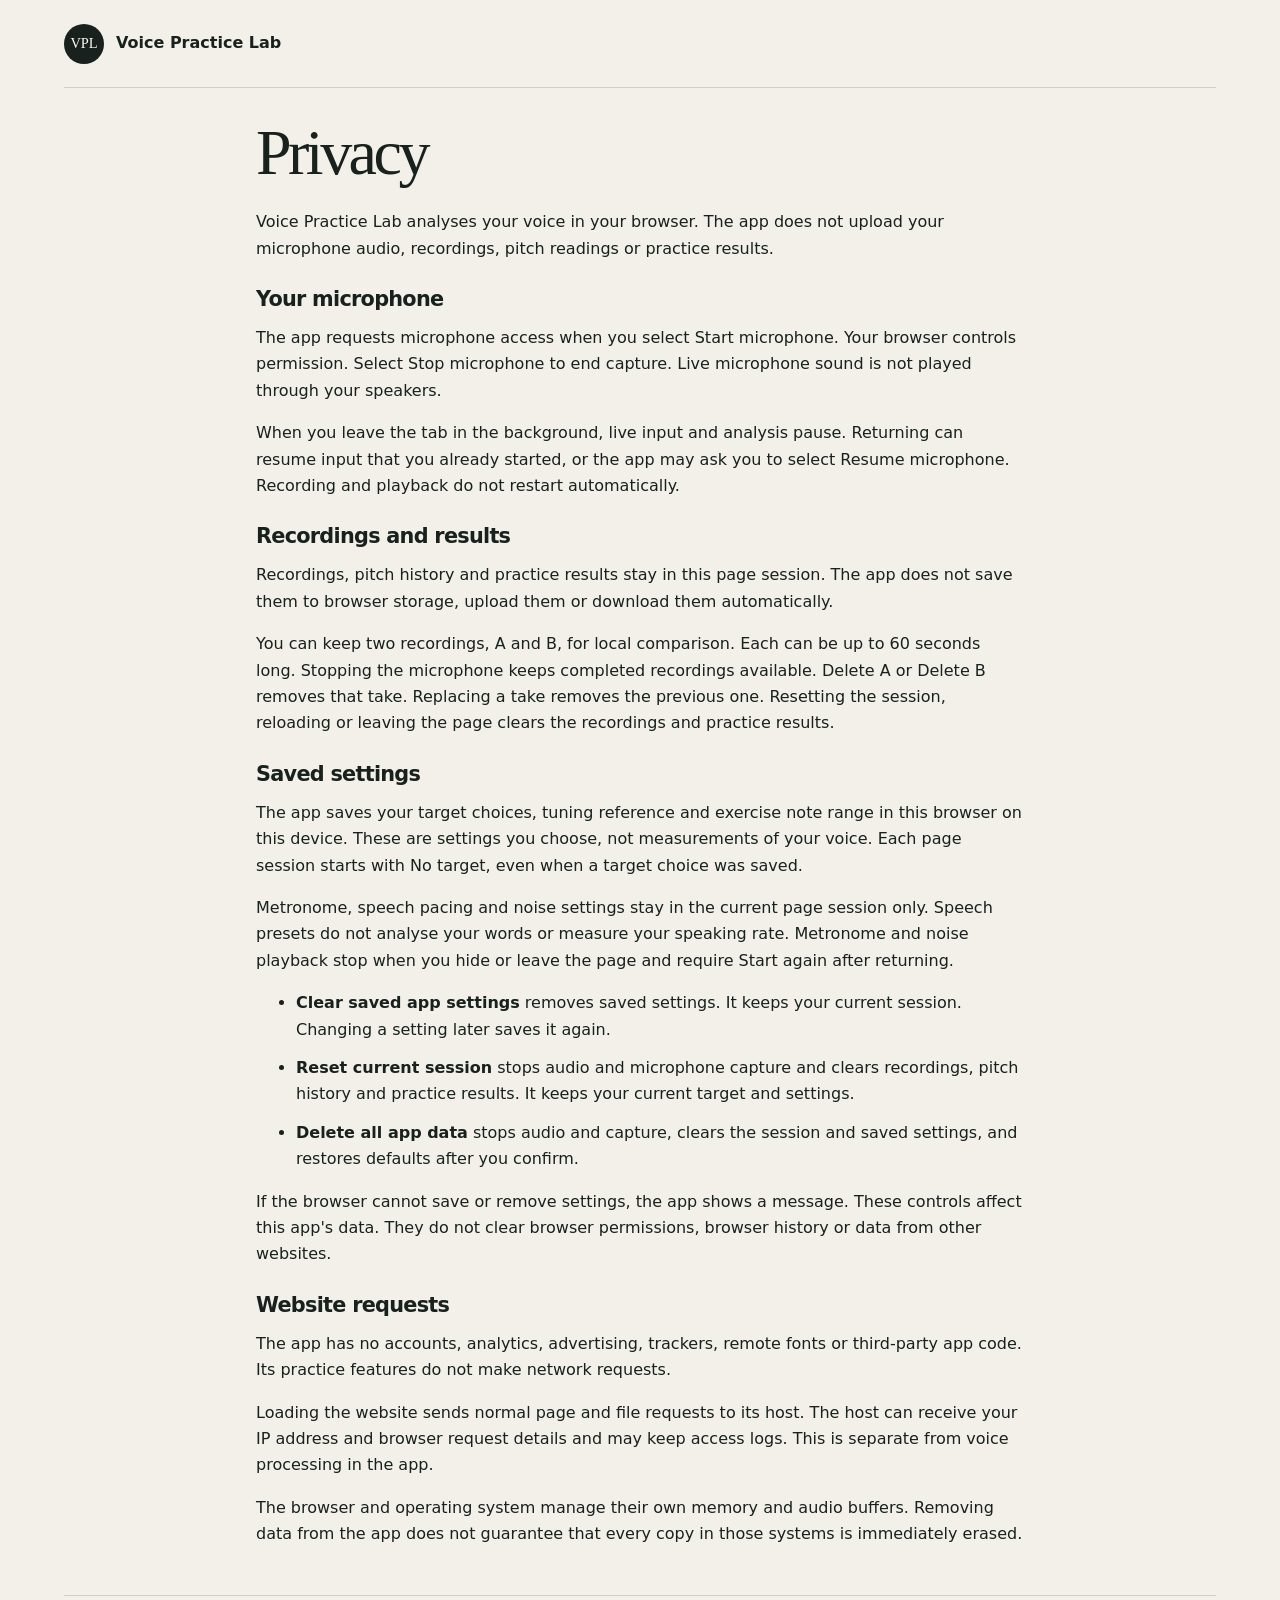
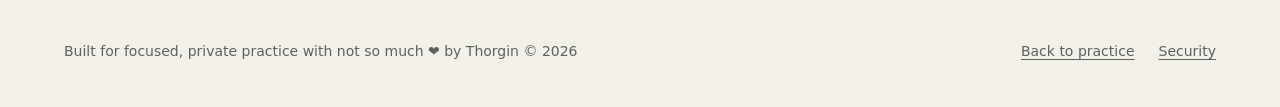
==== commit 17fc3c20: "readme, metronome, noise generator addition adding proper readme, and 2 new functionalities: metron" ====
--- a/privacy.html
+++ b/privacy.html
@@ -25,6 +25,7 @@
 <p>You can keep two recordings, A and B, for local comparison. Each can be up to 60 seconds long. Stopping the microphone keeps completed recordings available. Delete A or Delete B removes that take. Replacing a take removes the previous one. Resetting the session, reloading or leaving the page clears the recordings and practice results.</p>
 <h2>Saved settings</h2>
 <p>The app saves your target choices, tuning reference and exercise note range in this browser on this device. These are settings you choose, not measurements of your voice. Each page session starts with No target, even when a target choice was saved.</p>
+<p>Metronome, speech pacing and noise settings stay in the current page session only. Speech presets do not analyse your words or measure your speaking rate. Metronome and noise playback stop when you hide or leave the page and require Start again after returning.</p>
 <ul>
 <li><strong>Clear saved app settings</strong> removes saved settings. It keeps your current session. Changing a setting later saves it again.</li>
 <li><strong>Reset current session</strong> stops audio and microphone capture and clears recordings, pitch history and practice results. It keeps your current target and settings.</li>
--- a/css/layout.css
+++ b/css/layout.css
@@ -3,6 +3,62 @@
 .site-footer {
   width: min(100% - 2rem, var(--content-width));
   margin-inline: auto;
+}
+
+.practice-tool {
+  padding: var(--space-5);
+  margin-block: var(--space-5) 0;
+  border: 1px solid var(--color-line);
+  border-radius: var(--radius-large);
+  background: var(--color-surface);
+}
+.tool-grid { display: grid; grid-template-columns: repeat(2, minmax(0, 1fr)); gap: 1rem 1.5rem; margin-block: 1rem; align-items: center; }
+.tool-grid label { display: grid; gap: 0.5rem; min-width: 0; font-size: 1rem; }
+.tool-grid input, .tool-grid select { width: 100%; min-width: 0; min-height: 2.75rem; }
+.tool-grid .tool-check { display: flex; align-items: center; gap: 0.7rem; min-height: 2.75rem; }
+.tool-check input { width: 1.25rem; min-height: 1.25rem; height: 1.25rem; flex-shrink: 0; accent-color: var(--color-accent-strong); }
+.tool-actions { display: flex; flex-wrap: wrap; gap: 0.75rem; margin-block: 1.5rem 0.75rem; }
+.tool-actions button { min-width: 7rem; }
+.tool-summary { color: var(--color-accent-strong); font-weight: 650; }
+.tool-note { font-size: 0.875rem; color: var(--color-muted); }
+.tool-notice { padding: 1rem; border-inline-start: 3px solid var(--color-line); color: var(--color-muted); }
+.tempo-cue { border: 1px solid var(--color-line); border-radius: var(--radius-small); min-height: 6rem; display: grid; place-content: center; text-align: center; }
+.tempo-cue span { font-size: 1.75rem; font-variant-numeric: tabular-nums; font-weight: 650; }
+.tempo-cue small { color: var(--color-muted); font-size: 0.875rem; }
+.noise-tabs { display: flex; gap: 0.5rem; margin-block: 1rem; }
+.noise-tabs button { flex: 1; padding-inline: 0.5rem; background: transparent; color: var(--color-ink); border-color: var(--color-control-border); }
+.noise-tabs [aria-selected="true"] { background: var(--color-ink); color: var(--color-surface); }
+[data-practice-panel] { position: relative; }
+[data-practice-glow]::after {
+  content: "";
+  position: absolute;
+  inset: -1px;
+  border-radius: inherit;
+  pointer-events: none;
+  box-shadow: 0 0 0 2px rgb(236 133 107 / 75%), 0 0 18px 5px rgb(236 133 107 / 40%);
+  opacity: 0.45;
+  --glow-rest: 0.45;
+  --glow-peak: 0.68;
+}
+[data-practice-glow="soft"]::after { --glow-peak: 0.58; }
+[data-practice-glow="strong"]::after { --glow-peak: 0.78; }
+/* A narrow salmon edge and halo keep the cue outside panel content.
+   The steady base avoids a full on/off flash. Reduced motion removes it. */
+[data-practice-pulse="0"]::after { animation: practice-glow-a 180ms ease-in-out; }
+[data-practice-pulse="1"]::after { animation: practice-glow-b 180ms ease-in-out; }
+@keyframes practice-glow-a { 0%, 100% { opacity: var(--glow-rest); } 35% { opacity: var(--glow-peak); } }
+@keyframes practice-glow-b { 0%, 100% { opacity: var(--glow-rest); } 35% { opacity: var(--glow-peak); } }
+[data-tone-hold], [data-tone-shortcut] { -webkit-touch-callout: none; }
+.practice-tool [hidden] { display: none; }
+@media (max-width: 40rem) {
+  .tool-grid { grid-template-columns: minmax(0, 1fr); }
+  .practice-tool { padding: var(--space-4); }
+}
+@media (min-width: 40.001rem) {
+  .tool-grid .tool-check--paired { align-self: end; }
+}
+@media (prefers-reduced-motion: reduce) {
+  [data-practice-glow]::after { display: none; animation: none; }
 }
 
 .site-header {
@@ -600,10 +656,12 @@
   -webkit-user-select: none;
 }
 
-.tone-shortcut[data-tone-active="true"] {
-  color: var(--color-positive);
-  border-color: currentColor;
-  background: color-mix(in srgb, var(--color-positive) 12%, var(--color-surface));
+button.tone-shortcut[data-tone-active="true"],
+button.tone-shortcut[data-tone-active="true"]:hover {
+  color: var(--color-surface);
+  border-color: var(--color-positive);
+  background: var(--color-positive);
+  box-shadow: 0 0 0 0.2rem color-mix(in srgb, var(--color-positive) 20%, transparent);
 }
 
 .match-card .practice-target {
